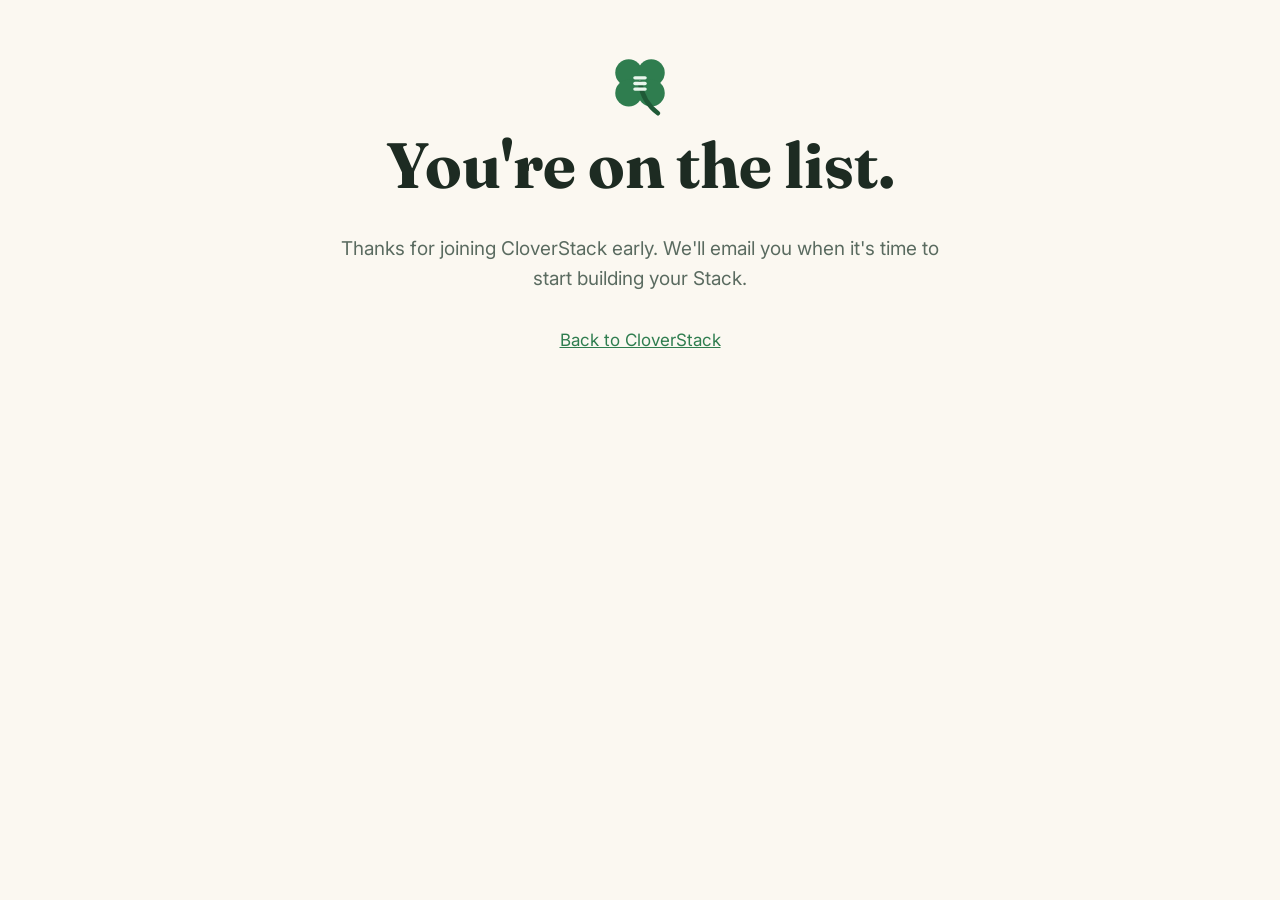
==== thanks.html @ cc61163b "Add CloverStack waitlist page One-page waitlist site for cloverstack.app with Netlify Forms signup, " ====
<!doctype html>
<html lang="en">
<head>
  <meta charset="utf-8">
  <meta name="viewport" content="width=device-width, initial-scale=1">
  <title>You're on the list | CloverStack</title>
  <link rel="icon" href="clover.svg" type="image/svg+xml">
  <link rel="preconnect" href="https://fonts.googleapis.com">
  <link rel="preconnect" href="https://fonts.gstatic.com" crossorigin>
  <link href="https://fonts.googleapis.com/css2?family=Fraunces:opsz,wght@9..144,600;9..144,700&family=Inter:wght@400;500;600&display=swap" rel="stylesheet">
  <link rel="stylesheet" href="styles.css">
</head>
<body>
  <main>
    <section class="hero">
      <img src="clover.svg" alt="" width="72" height="72">
      <h1>You're on the list.</h1>
      <p class="lede">Thanks for joining CloverStack early. We'll email you when it's time to start building your Stack.</p>
      <p><a href="/">Back to CloverStack</a></p>
    </section>
  </main>
</body>
</html>
---- styles.css ----
:root {
  --bg: #fbf8f1;
  --surface: #ffffff;
  --ink: #1d2b22;
  --muted: #5a6b60;
  --green: #2f7d4f;
  --green-dark: #1f5a37;
  --green-soft: #e9f5ec;
  --accent: #f2b544;
  --border: #e4ddcd;
  --radius: 16px;
}

@media (prefers-color-scheme: dark) {
  :root {
    --bg: #121a15;
    --surface: #1a251e;
    --ink: #edf3ee;
    --muted: #a7b8ac;
    --green: #5bbf84;
    --green-dark: #8fd9ab;
    --green-soft: #1f3327;
    --border: #2b3a30;
  }
}

* { box-sizing: border-box; }

body {
  margin: 0;
  background: var(--bg);
  color: var(--ink);
  font: 400 17px/1.6 "Inter", system-ui, -apple-system, sans-serif;
}

h1, h2, h3 {
  font-family: "Fraunces", Georgia, serif;
  line-height: 1.15;
  margin: 0 0 0.5em;
}

a { color: var(--green); }

.nav {
  display: flex;
  align-items: center;
  justify-content: space-between;
  max-width: 1080px;
  margin: 0 auto;
  padding: 20px 16px;
}

.brand {
  display: flex;
  align-items: center;
  gap: 10px;
  text-decoration: none;
  color: var(--ink);
  font: 700 20px "Fraunces", Georgia, serif;
}

.nav-cta {
  text-decoration: none;
  font-weight: 600;
  padding: 8px 16px;
  border: 2px solid var(--green);
  border-radius: 999px;
}

main { max-width: 1080px; margin: 0 auto; padding: 0 16px; }

section { padding: 64px 0; }

.hero { text-align: center; padding-top: 48px; }

.eyebrow {
  display: inline-block;
  margin: 0 0 20px;
  padding: 6px 14px;
  background: var(--green-soft);
  color: var(--green-dark);
  border-radius: 999px;
  font-weight: 600;
  font-size: 14px;
}

.hero h1 { font-size: clamp(36px, 6vw, 64px); }
.hero h1 span { color: var(--green); }

.lede {
  max-width: 640px;
  margin: 0 auto 32px;
  color: var(--muted);
  font-size: 19px;
}

.signup {
  display: flex;
  gap: 10px;
  max-width: 480px;
  margin: 0 auto;
}

.signup input[type="email"] {
  flex: 1;
  min-width: 0;
  padding: 14px 16px;
  font: inherit;
  color: var(--ink);
  background: var(--surface);
  border: 2px solid var(--border);
  border-radius: 12px;
}

.signup input[type="email"]:focus { outline: none; border-color: var(--green); }

.signup button {
  padding: 14px 22px;
  font: 600 16px "Inter", sans-serif;
  color: #fff;
  background: var(--green);
  border: 0;
  border-radius: 12px;
  cursor: pointer;
  white-space: nowrap;
}

.signup button:hover { background: var(--green-dark); }

.fine { margin-top: 12px; font-size: 14px; color: var(--muted); }

.hp, .sr-only {
  position: absolute;
  width: 1px;
  height: 1px;
  overflow: hidden;
  clip: rect(0 0 0 0);
}

.problem {
  max-width: 720px;
  margin: 0 auto;
  text-align: center;
}

.problem h2 { font-size: clamp(28px, 4vw, 40px); }
.problem p { color: var(--muted); }
.problem .punch { color: var(--green); font-weight: 600; font-size: 20px; }

.features {
  display: grid;
  grid-template-columns: repeat(auto-fit, minmax(240px, 1fr));
  gap: 20px;
}

.features article {
  background: var(--surface);
  border: 1px solid var(--border);
  border-radius: var(--radius);
  padding: 28px;
}

.features .icon {
  width: 44px;
  height: 44px;
  display: grid;
  place-items: center;
  margin-bottom: 16px;
  background: var(--green-soft);
  color: var(--green);
  border-radius: 12px;
  font-size: 20px;
}

.features h3 { font-size: 22px; }
.features p { margin: 0; color: var(--muted); }

.join {
  text-align: center;
  margin: 32px 0 64px;
  padding: 56px 24px;
  background: var(--green-soft);
  border-radius: 24px;
}

.join h2 { font-size: clamp(28px, 4vw, 40px); }
.join > p { max-width: 560px; margin: 0 auto 28px; color: var(--muted); }

footer {
  text-align: center;
  padding: 24px 16px 40px;
  color: var(--muted);
  font-size: 14px;
}

@media (max-width: 520px) {
  .signup { flex-direction: column; }
  .nav-cta { display: none; }
}
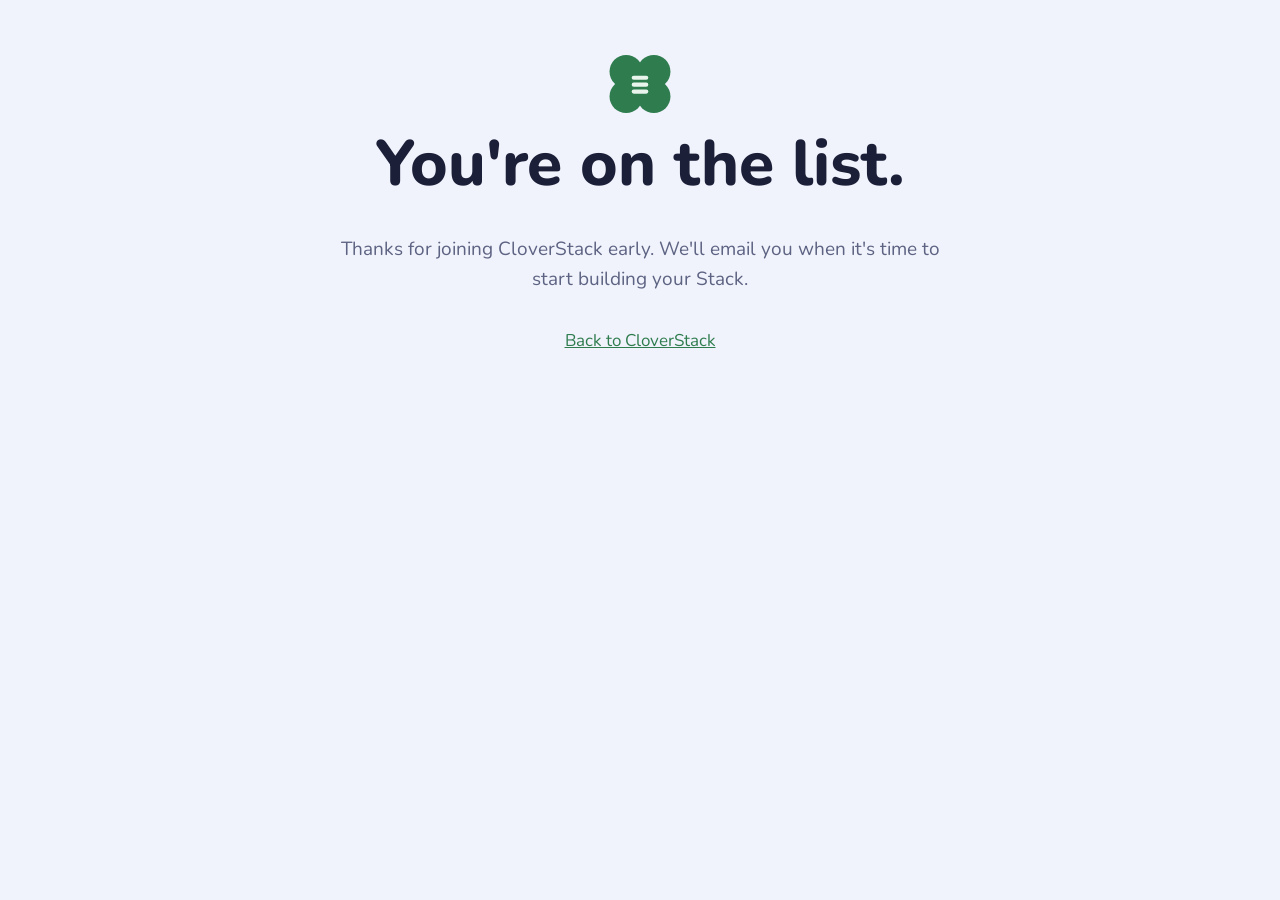
==== commit 76aa0140: "Apply the CloverStack brand to the waitlist page Garden Party palette with Meadow accents and Nunito" ====
--- a/thanks.html
+++ b/thanks.html
@@ -4,10 +4,12 @@
   <meta charset="utf-8">
   <meta name="viewport" content="width=device-width, initial-scale=1">
   <title>You're on the list | CloverStack</title>
+  <meta name="theme-color" content="#f1f3fc" media="(prefers-color-scheme: light)">
+  <meta name="theme-color" content="#12142a" media="(prefers-color-scheme: dark)">
   <link rel="icon" href="clover.svg" type="image/svg+xml">
   <link rel="preconnect" href="https://fonts.googleapis.com">
   <link rel="preconnect" href="https://fonts.gstatic.com" crossorigin>
-  <link href="https://fonts.googleapis.com/css2?family=Fraunces:opsz,wght@9..144,600;9..144,700&family=Inter:wght@400;500;600&display=swap" rel="stylesheet">
+  <link href="https://fonts.googleapis.com/css2?family=Nunito:wght@400;600;700;800&display=swap" rel="stylesheet">
   <link rel="stylesheet" href="styles.css">
 </head>
 <body>
--- a/styles.css
+++ b/styles.css
@@ -1,26 +1,41 @@
+/* CloverStack brand: Garden Party palette (D-028/D-111), Meadow accents (D-088), Nunito (D-029).
+   Light/dark follows the device (D-027). Tokens mirror /design/site-palettes.css in the project files. */
 :root {
-  --bg: #fbf8f1;
+  --bg: #f1f3fc;          /* Periwinkle */
   --surface: #ffffff;
-  --ink: #1d2b22;
-  --muted: #5a6b60;
-  --green: #2f7d4f;
-  --green-dark: #1f5a37;
-  --green-soft: #e9f5ec;
-  --accent: #f2b544;
-  --border: #e4ddcd;
+  --text: #1b1f38;        /* Ink */
+  --muted: #5d6382;
+  --line: #dde1f2;
+  --accent: #2f7d4f;      /* Clover green */
+  --accent-hover: #1f5a37;
+  --on-accent: #ffffff;
+  --accent-soft: #e9f5ec; /* Mint */
+  --second: #c46a92;      /* Sweet pea */
+  --second-soft: #f8e1ec;
+  --second-text: #93436a;
+  --glyph-1: #3e8e5e;     /* Meadow: clover */
+  --glyph-5: #9c7cc4;     /* Meadow: lavender */
+  --glyph-6: #4f9bc9;     /* Meadow: sky */
+  --glyph-7: #c46a92;     /* Meadow: sweet pea */
+  --font: "Nunito", "Segoe UI", system-ui, sans-serif;
   --radius: 16px;
 }
 
 @media (prefers-color-scheme: dark) {
   :root {
-    --bg: #121a15;
-    --surface: #1a251e;
-    --ink: #edf3ee;
-    --muted: #a7b8ac;
-    --green: #5bbf84;
-    --green-dark: #8fd9ab;
-    --green-soft: #1f3327;
-    --border: #2b3a30;
+    --bg: #12142a;
+    --surface: #1b1e3a;
+    --text: #eceefc;
+    --muted: #a3a8c9;
+    --line: #2c3054;
+    --accent: #5bbf84;
+    --accent-hover: #8fd9ab;
+    --on-accent: #12142a;
+    --accent-soft: #1c2e34;
+    --second: #e58fb7;
+    --second-soft: #3a2034;
+    --second-text: #f0a9c9;
+    color-scheme: dark;
   }
 }
 
@@ -29,17 +44,18 @@
 body {
   margin: 0;
   background: var(--bg);
-  color: var(--ink);
-  font: 400 17px/1.6 "Inter", system-ui, -apple-system, sans-serif;
+  color: var(--text);
+  font: 400 17px/1.6 var(--font);
 }
 
 h1, h2, h3 {
-  font-family: "Fraunces", Georgia, serif;
+  font-family: var(--font);
+  font-weight: 800;
   line-height: 1.15;
   margin: 0 0 0.5em;
 }
 
-a { color: var(--green); }
+a { color: var(--accent); }
 
 .nav {
   display: flex;
@@ -55,15 +71,15 @@
   align-items: center;
   gap: 10px;
   text-decoration: none;
-  color: var(--ink);
-  font: 700 20px "Fraunces", Georgia, serif;
+  color: var(--text);
+  font: 800 21px var(--font);
 }
 
 .nav-cta {
   text-decoration: none;
-  font-weight: 600;
+  font-weight: 700;
   padding: 8px 16px;
-  border: 2px solid var(--green);
+  border: 2px solid var(--accent);
   border-radius: 999px;
 }
 
@@ -77,15 +93,15 @@
   display: inline-block;
   margin: 0 0 20px;
   padding: 6px 14px;
-  background: var(--green-soft);
-  color: var(--green-dark);
+  background: var(--second-soft);
+  color: var(--second-text);
   border-radius: 999px;
-  font-weight: 600;
+  font-weight: 700;
   font-size: 14px;
 }
 
 .hero h1 { font-size: clamp(36px, 6vw, 64px); }
-.hero h1 span { color: var(--green); }
+.hero h1 span { color: var(--accent); }
 
 .lede {
   max-width: 640px;
@@ -106,26 +122,26 @@
   min-width: 0;
   padding: 14px 16px;
   font: inherit;
-  color: var(--ink);
+  color: var(--text);
   background: var(--surface);
-  border: 2px solid var(--border);
+  border: 2px solid var(--line);
   border-radius: 12px;
 }
 
-.signup input[type="email"]:focus { outline: none; border-color: var(--green); }
+.signup input[type="email"]:focus { outline: none; border-color: var(--accent); }
 
 .signup button {
   padding: 14px 22px;
-  font: 600 16px "Inter", sans-serif;
-  color: #fff;
-  background: var(--green);
+  font: 700 16px var(--font);
+  color: var(--on-accent);
+  background: var(--accent);
   border: 0;
   border-radius: 12px;
   cursor: pointer;
   white-space: nowrap;
 }
 
-.signup button:hover { background: var(--green-dark); }
+.signup button:hover { background: var(--accent-hover); }
 
 .fine { margin-top: 12px; font-size: 14px; color: var(--muted); }
 
@@ -145,7 +161,7 @@
 
 .problem h2 { font-size: clamp(28px, 4vw, 40px); }
 .problem p { color: var(--muted); }
-.problem .punch { color: var(--green); font-weight: 600; font-size: 20px; }
+.problem .punch { color: var(--accent); font-weight: 800; font-size: 20px; }
 
 .features {
   display: grid;
@@ -155,22 +171,28 @@
 
 .features article {
   background: var(--surface);
-  border: 1px solid var(--border);
+  border: 1px solid var(--line);
   border-radius: var(--radius);
   padding: 28px;
 }
 
+/* Each card's icon takes one Meadow accent */
 .features .icon {
   width: 44px;
   height: 44px;
   display: grid;
   place-items: center;
   margin-bottom: 16px;
-  background: var(--green-soft);
-  color: var(--green);
+  background: var(--glyph, var(--glyph-1));
+  color: #ffffff;
   border-radius: 12px;
   font-size: 20px;
 }
+
+.features article:nth-child(1) { --glyph: var(--glyph-1); }
+.features article:nth-child(2) { --glyph: var(--glyph-7); }
+.features article:nth-child(3) { --glyph: var(--glyph-6); }
+.features article:nth-child(4) { --glyph: var(--glyph-5); }
 
 .features h3 { font-size: 22px; }
 .features p { margin: 0; color: var(--muted); }
@@ -179,7 +201,7 @@
   text-align: center;
   margin: 32px 0 64px;
   padding: 56px 24px;
-  background: var(--green-soft);
+  background: var(--accent-soft);
   border-radius: 24px;
 }
 
